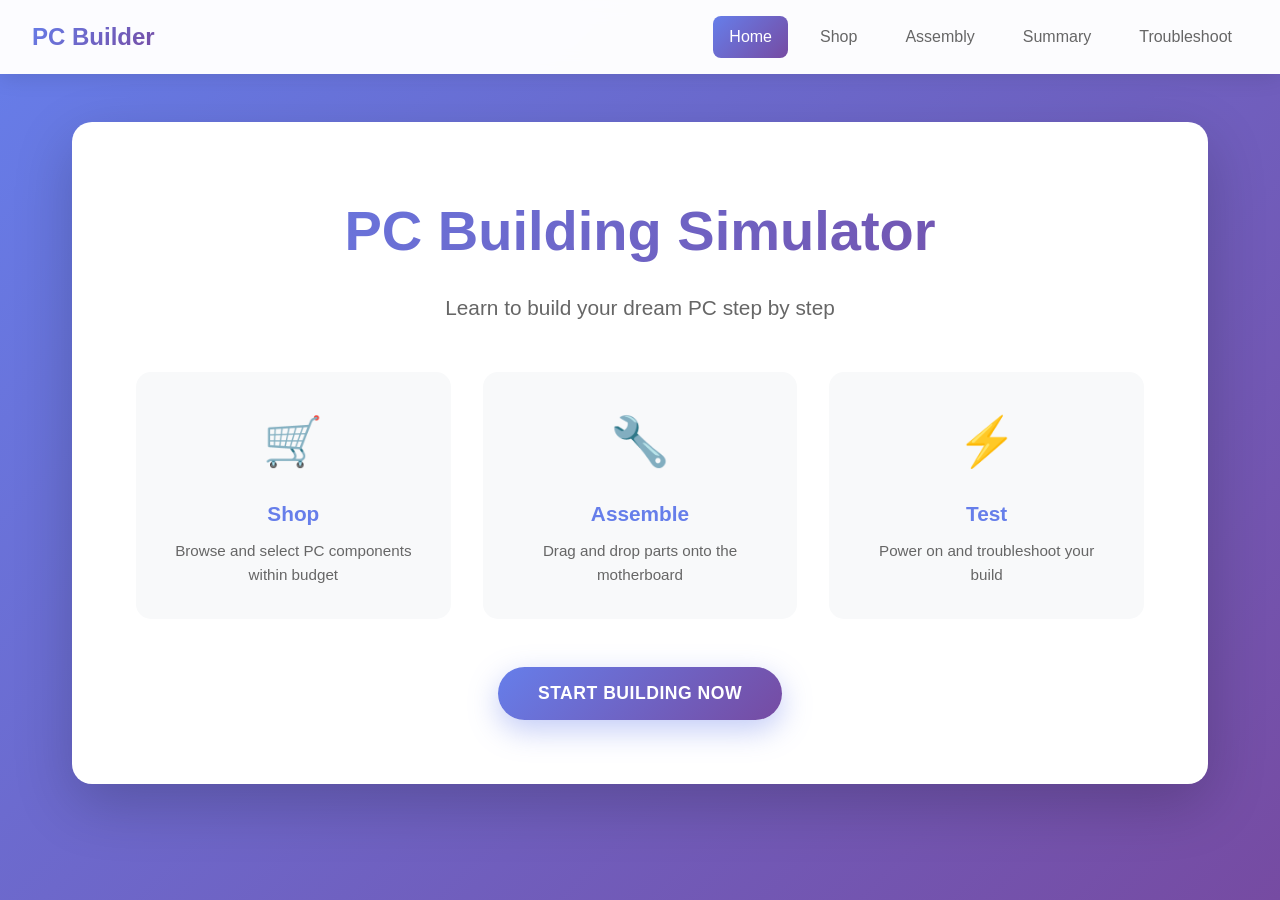
==== index.html @ e1f5ce54 "Add files via upload" ====
<!DOCTYPE html>
<html lang="en">
<head>
    <meta charset="UTF-8">
    <meta name="viewport" content="width=device-width, initial-scale=1.0">
    <title>PC Building Simulator</title>
    <link rel="stylesheet" href="style.css">
</head>
<body>
    <nav>
        <div class="nav-container">
            <div class="nav-brand">PC Builder</div>
            <div class="nav-links">
                <a href="index.html" class="active">Home</a>
                <a href="shop.html">Shop</a>
                <a href="assembly.html">Assembly</a>
                <a href="build-summary.html">Summary</a>
                <a href="troubleshooting.html">Troubleshoot</a>
            </div>
        </div>
    </nav>
    
    <div class="hero-section">
        <div class="hero-content">
            <h1 class="hero-title">PC Building Simulator</h1>
            <p class="hero-subtitle">Learn to build your dream PC step by step</p>
            <div class="hero-features">
                <div class="feature-card">
                    <div class="feature-icon">🛒</div>
                    <h3>Shop</h3>
                    <p>Browse and select PC components within budget</p>
                </div>
                <div class="feature-card">
                    <div class="feature-icon">🔧</div>
                    <h3>Assemble</h3>
                    <p>Drag and drop parts onto the motherboard</p>
                </div>
                <div class="feature-card">
                    <div class="feature-icon">⚡</div>
                    <h3>Test</h3>
                    <p>Power on and troubleshoot your build</p>
                </div>
            </div>
            <button id="start-btn" class="cta-button">Start Building Now</button>
        </div>
    </div>

    <script src="script.js"></script>
</body>
</html>
---- style.css ----
/* Reset and Base Styles */
* {
    margin: 0;
    padding: 0;
    box-sizing: border-box;
}

body {
    font-family: 'Segoe UI', Tahoma, Geneva, Verdana, sans-serif;
    background: linear-gradient(135deg, #667eea 0%, #764ba2 100%);
    min-height: 100vh;
    color: #333;
    line-height: 1.6;
}

/* Navigation */
nav {
    background: rgba(255, 255, 255, 0.98);
    backdrop-filter: blur(10px);
    box-shadow: 0 4px 20px rgba(0, 0, 0, 0.1);
    position: sticky;
    top: 0;
    z-index: 1000;
}

.nav-container {
    max-width: 1400px;
    margin: 0 auto;
    padding: 1rem 2rem;
    display: flex;
    justify-content: space-between;
    align-items: center;
}

.nav-brand {
    font-size: 1.5rem;
    font-weight: 700;
    background: linear-gradient(135deg, #667eea 0%, #764ba2 100%);
    -webkit-background-clip: text;
    -webkit-text-fill-color: transparent;
    background-clip: text;
}

.nav-links {
    display: flex;
    gap: 1rem;
}

.nav-links a {
    text-decoration: none;
    color: #666;
    padding: 0.5rem 1rem;
    border-radius: 8px;
    transition: all 0.3s ease;
    font-weight: 500;
}

.nav-links a:hover {
    background: #f0f0f0;
    color: #333;
}

.nav-links a.active {
    background: linear-gradient(135deg, #667eea 0%, #764ba2 100%);
    color: white;
}

/* Main Container */
.main-container {
    max-width: 1400px;
    margin: 2rem auto;
    padding: 0 2rem;
}

.page-header {
    text-align: center;
    margin-bottom: 2rem;
    color: white;
}

.page-header h1 {
    font-size: 2.5rem;
    margin-bottom: 0.5rem;
    text-shadow: 2px 2px 4px rgba(0, 0, 0, 0.2);
}

.page-header p {
    font-size: 1.1rem;
    opacity: 0.95;
}

/* Hero Section (Index Page) */
.hero-section {
    max-width: 1200px;
    margin: 3rem auto;
    padding: 0 2rem;
}

.hero-content {
    background: white;
    border-radius: 20px;
    padding: 4rem;
    box-shadow: 0 20px 60px rgba(0, 0, 0, 0.2);
    text-align: center;
}

.hero-title {
    font-size: 3.5rem;
    background: linear-gradient(135deg, #667eea 0%, #764ba2 100%);
    -webkit-background-clip: text;
    -webkit-text-fill-color: transparent;
    background-clip: text;
    margin-bottom: 1rem;
}

.hero-subtitle {
    font-size: 1.3rem;
    color: #666;
    margin-bottom: 3rem;
}

.hero-features {
    display: grid;
    grid-template-columns: repeat(auto-fit, minmax(250px, 1fr));
    gap: 2rem;
    margin-bottom: 3rem;
}

.feature-card {
    padding: 2rem;
    background: #f8f9fa;
    border-radius: 15px;
    transition: transform 0.3s ease;
}

.feature-card:hover {
    transform: translateY(-5px);
}

.feature-icon {
    font-size: 3rem;
    margin-bottom: 1rem;
}

.feature-card h3 {
    color: #667eea;
    margin-bottom: 0.5rem;
    font-size: 1.3rem;
}

.feature-card p {
    color: #666;
    font-size: 0.95rem;
}

/* Buttons */
.cta-button, .btn-primary, .btn-secondary, .btn-power {
    padding: 1rem 2.5rem;
    border: none;
    border-radius: 50px;
    font-size: 1.1rem;
    font-weight: 600;
    cursor: pointer;
    transition: all 0.3s ease;
    text-transform: uppercase;
    letter-spacing: 0.5px;
}

.cta-button, .btn-primary {
    background: linear-gradient(135deg, #667eea 0%, #764ba2 100%);
    color: white;
    box-shadow: 0 10px 30px rgba(102, 126, 234, 0.4);
}

.cta-button:hover, .btn-primary:hover {
    transform: translateY(-3px);
    box-shadow: 0 15px 40px rgba(102, 126, 234, 0.6);
}

.btn-primary:disabled {
    background: #ccc;
    cursor: not-allowed;
    box-shadow: none;
}

.btn-secondary {
    background: white;
    color: #667eea;
    border: 2px solid #667eea;
}

.btn-secondary:hover {
    background: #667eea;
    color: white;
}

.btn-power {
    background: linear-gradient(135deg, #f093fb 0%, #f5576c 100%);
    color: white;
    box-shadow: 0 10px 30px rgba(245, 87, 108, 0.4);
    font-size: 1.3rem;
    padding: 1.2rem 3rem;
}

.btn-power:hover {
    transform: translateY(-3px);
    box-shadow: 0 15px 40px rgba(245, 87, 108, 0.6);
}

.power-icon {
    margin-right: 0.5rem;
    font-size: 1.5rem;
}

/* Action Bar */
.action-bar {
    display: flex;
    justify-content: center;
    gap: 1rem;
    margin-top: 2rem;
}

/* Shop Page */
.budget-display {
    background: white;
    padding: 1.5rem;
    border-radius: 15px;
    margin-bottom: 2rem;
    box-shadow: 0 8px 25px rgba(0, 0, 0, 0.1);
    position: relative;
}

.add-money-btn {
    position: absolute;
    top: 1rem;
    right: 1rem;
    padding: 0.6rem 1.2rem;
    background: linear-gradient(135deg, #43e97b 0%, #38f9d7 100%);
    color: white;
    border: none;
    border-radius: 25px;
    cursor: pointer;
    font-weight: 600;
    font-size: 0.9rem;
    transition: all 0.3s ease;
    box-shadow: 0 4px 15px rgba(67, 233, 123, 0.3);
}

.add-money-btn:hover {
    transform: translateY(-2px);
    box-shadow: 0 6px 20px rgba(67, 233, 123, 0.5);
}

.budget-info {
    display: flex;
    justify-content: space-between;
    align-items: center;
    margin-bottom: 1rem;
    font-size: 1.2rem;
    font-weight: 600;
}

.budget-amount {
    color: #667eea;
    font-size: 1.5rem;
}

.budget-bar {
    height: 30px;
    background: #e9ecef;
    border-radius: 15px;
    overflow: hidden;
    margin-bottom: 0.5rem;
}

.budget-fill {
    height: 100%;
    background: linear-gradient(90deg, #667eea 0%, #764ba2 100%);
    transition: width 0.5s ease;
    border-radius: 15px;
}

.budget-limit {
    text-align: right;
    color: #666;
    font-size: 0.9rem;
}

.parts-grid {
    display: grid;
    grid-template-columns: repeat(auto-fill, minmax(280px, 1fr));
    gap: 1.5rem;
    margin-bottom: 2rem;
}

.part-item {
    background: white;
    border-radius: 15px;
    padding: 1.5rem;
    box-shadow: 0 5px 20px rgba(0, 0, 0, 0.1);
    cursor: pointer;
    transition: all 0.3s ease;
    border: 3px solid transparent;
    display: flex;
    flex-direction: column;
    align-items: center;
    text-align: center;
}

.part-item:hover {
    transform: translateY(-5px);
    box-shadow: 0 10px 30px rgba(0, 0, 0, 0.15);
}

.part-item.selected {
    border-color: #667eea;
    background: linear-gradient(135deg, rgba(102, 126, 234, 0.05) 0%, rgba(118, 75, 162, 0.05) 100%);
}

.component-visual {
    width: 120px;
    height: 120px;
    border-radius: 10px;
    display: flex;
    align-items: center;
    justify-content: center;
    font-size: 1.2rem;
    font-weight: 700;
    color: white;
    margin-bottom: 1rem;
    box-shadow: 0 5px 15px rgba(0, 0, 0, 0.2);
}

.cpu-visual { background: linear-gradient(135deg, #f093fb 0%, #f5576c 100%); }
.ram-visual { background: linear-gradient(135deg, #4facfe 0%, #00f2fe 100%); }
.gpu-visual { background: linear-gradient(135deg, #43e97b 0%, #38f9d7 100%); }
.storage-visual { background: linear-gradient(135deg, #fa709a 0%, #fee140 100%); }
.psu-visual { background: linear-gradient(135deg, #30cfd0 0%, #330867 100%); }

.part-item h3 {
    font-size: 1.3rem;
    margin-bottom: 0.5rem;
    color: #333;
}

.part-item p {
    color: #666;
    margin-bottom: 0.3rem;
    font-size: 0.95rem;
}

.part-item .price {
    font-size: 1.2rem;
    font-weight: 700;
    color: #667eea;
    margin-top: 0.5rem;
}

/* Assembly Page */
.assembly-workspace {
    display: grid;
    grid-template-columns: 280px 1fr;
    gap: 2rem;
    margin-bottom: 2rem;
}

.parts-sidebar {
    background: white;
    border-radius: 15px;
    padding: 1.5rem;
    box-shadow: 0 8px 25px rgba(0, 0, 0, 0.1);
}

.parts-sidebar h2 {
    color: #667eea;
    margin-bottom: 1rem;
    font-size: 1.3rem;
}

.parts-container {
    display: flex;
    flex-direction: column;
    gap: 1rem;
}

.part {
    padding: 1rem;
    border-radius: 10px;
    cursor: grab;
    transition: all 0.3s ease;
    display: flex;
    align-items: center;
    gap: 1rem;
    box-shadow: 0 3px 10px rgba(0, 0, 0, 0.1);
    border: 2px solid transparent;
}

.part:hover {
    transform: translateX(5px);
    border-color: #667eea;
}

.part:active {
    cursor: grabbing;
}

.part.dragging {
    opacity: 0.5;
}

.part[data-part="cpu"] { background: linear-gradient(135deg, #f093fb 0%, #f5576c 100%); color: white; }
.part[data-part="ram"] { background: linear-gradient(135deg, #4facfe 0%, #00f2fe 100%); color: white; }
.part[data-part="gpu"] { background: linear-gradient(135deg, #43e97b 0%, #38f9d7 100%); color: white; }
.part[data-part="storage"] { background: linear-gradient(135deg, #fa709a 0%, #fee140 100%); color: white; }
.part[data-part="psu"] { background: linear-gradient(135deg, #30cfd0 0%, #330867 100%); color: white; }

.motherboard-area {
    background: white;
    border-radius: 15px;
    padding: 2rem;
    box-shadow: 0 8px 25px rgba(0, 0, 0, 0.1);
}

.motherboard {
    background: linear-gradient(135deg, #1e3c72 0%, #2a5298 100%);
    border-radius: 15px;
    height: 500px;
    position: relative;
    box-shadow: inset 0 5px 20px rgba(0, 0, 0, 0.3);
    padding: 1rem;
}

.mb-label {
    color: white;
    font-size: 1.2rem;
    font-weight: 700;
    text-shadow: 2px 2px 4px rgba(0, 0, 0, 0.5);
}

.drop-zone {
    position: absolute;
    background: rgba(255, 255, 255, 0.1);
    border: 3px dashed rgba(255, 255, 255, 0.4);
    border-radius: 10px;
    display: flex;
    flex-direction: column;
    align-items: center;
    justify-content: center;
    transition: all 0.3s ease;
    backdrop-filter: blur(5px);
}

.drop-zone:hover {
    background: rgba(255, 255, 255, 0.2);
    border-color: rgba(255, 255, 255, 0.7);
}

.drop-zone.drag-over {
    background: rgba(102, 126, 234, 0.4);
    border-color: #667eea;
    border-style: solid;
    transform: scale(1.05);
}

.drop-zone.filled {
    background: rgba(76, 175, 80, 0.3);
    border-color: #4CAF50;
    border-style: solid;
}

.slot-label {
    color: white;
    font-size: 0.85rem;
    font-weight: 600;
    text-shadow: 1px 1px 2px rgba(0, 0, 0, 0.5);
    margin-bottom: 0.3rem;
}

.slot-icon {
    font-size: 1.5rem;
    opacity: 0.7;
}

/* Drop Zone Positions */
#cpu-slot {
    top: 100px;
    left: 80px;
    width: 120px;
    height: 120px;
}

#ram-slot {
    top: 80px;
    right: 100px;
    width: 90px;
    height: 150px;
}

#gpu-slot {
    bottom: 120px;
    left: 60px;
    width: 220px;
    height: 90px;
}

#storage-slot {
    bottom: 120px;
    right: 100px;
    width: 110px;
    height: 70px;
}

#psu-slot {
    bottom: 30px;
    left: 50%;
    transform: translateX(-50%);
    width: 140px;
    height: 60px;
}

.placed-part {
    width: 100%;
    height: 100%;
    display: flex;
    align-items: center;
    justify-content: center;
    border-radius: 8px;
    color: white;
    font-weight: 700;
    font-size: 0.9rem;
    text-align: center;
    padding: 0.5rem;
    box-shadow: 0 5px 15px rgba(0, 0, 0, 0.3);
}

/* Progress Indicator */
.progress-indicator {
    margin-top: 2rem;
}

.progress-bar {
    height: 40px;
    background: #e9ecef;
    border-radius: 20px;
    overflow: hidden;
    box-shadow: inset 0 2px 5px rgba(0, 0, 0, 0.1);
}

.progress-fill {
    height: 100%;
    background: linear-gradient(90deg, #667eea 0%, #764ba2 100%);
    transition: width 0.5s ease;
    display: flex;
    align-items: center;
    justify-content: center;
    color: white;
    font-weight: 700;
    font-size: 1.1rem;
}

.progress-text {
    text-align: center;
    margin-top: 0.5rem;
    color: #666;
    font-weight: 600;
}

/* Build Summary Page */
.summary-grid {
    display: grid;
    grid-template-columns: repeat(auto-fit, minmax(400px, 1fr));
    gap: 2rem;
    margin-bottom: 2rem;
}

.summary-card {
    background: white;
    border-radius: 15px;
    padding: 2rem;
    box-shadow: 0 8px 25px rgba(0, 0, 0, 0.1);
}

.summary-card h2 {
    color: #667eea;
    margin-bottom: 1.5rem;
    font-size: 1.5rem;
    border-bottom: 3px solid #667eea;
    padding-bottom: 0.5rem;
}

.component-list {
    display: flex;
    flex-direction: column;
    gap: 1rem;
}

.component-item {
    display: flex;
    align-items: center;
    gap: 1rem;
    padding: 1rem;
    background: #f8f9fa;
    border-radius: 10px;
    border-left: 4px solid #667eea;
}

.component-icon {
    width: 50px;
    height: 50px;
    border-radius: 8px;
    display: flex;
    align-items: center;
    justify-content: center;
    color: white;
    font-weight: 700;
    font-size: 0.9rem;
}

.component-details h3 {
    font-size: 1.1rem;
    color: #333;
    margin-bottom: 0.2rem;
}

.component-details p {
    color: #666;
    font-size: 0.9rem;
}

.compatibility-status {
    padding: 1.5rem;
    border-radius: 10px;
    font-size: 1.1rem;
    line-height: 1.8;
}

.compatibility-status.success {
    background: linear-gradient(135deg, rgba(76, 175, 80, 0.2) 0%, rgba(67, 160, 71, 0.2) 100%);
    border: 3px solid #4CAF50;
    color: #1b5e20;
    font-weight: 600;
}

.compatibility-status.warning {
    background: linear-gradient(135deg, rgba(255, 152, 0, 0.2) 0%, rgba(251, 140, 0, 0.2) 100%);
    border: 3px solid #ff9800;
    color: #e65100;
    font-weight: 600;
}

.compatibility-status.error {
    background: linear-gradient(135deg, rgba(244, 67, 54, 0.2) 0%, rgba(229, 57, 53, 0.2) 100%);
    border: 3px solid #f44336;
    color: #b71c1c;
    font-weight: 600;
}

.compatibility-status strong {
    display: block;
    font-size: 1.3rem;
    margin-bottom: 0.5rem;
}

.compatibility-status ul {
    margin-top: 1rem;
    padding-left: 1.5rem;
}

.power-section {
    text-align: center;
    margin: 2rem 0;
}

.power-result {
    margin-top: 2rem;
    padding: 2rem;
    border-radius: 15px;
    font-size: 1.2rem;
    animation: fadeIn 0.5s ease;
}

@keyframes fadeIn {
    from { opacity: 0; transform: translateY(-10px); }
    to { opacity: 1; transform: translateY(0); }
}

.power-result.success {
    background: linear-gradient(135deg, rgba(76, 175, 80, 0.25) 0%, rgba(67, 160, 71, 0.25) 100%);
    border: 3px solid #4CAF50;
    color: #1b5e20;
    font-weight: 600;
}

.power-result.error {
    background: linear-gradient(135deg, rgba(244, 67, 54, 0.25) 0%, rgba(229, 57, 53, 0.25) 100%);
    border: 3px solid #f44336;
    color: #b71c1c;
    font-weight: 600;
}

.boot-animation {
    font-size: 3rem;
    margin-bottom: 1rem;
    animation: pulse 1s infinite;
}

@keyframes pulse {
    0%, 100% { transform: scale(1); }
    50% { transform: scale(1.1); }
}

/* Troubleshooting Page */
.scenarios-container {
    margin-bottom: 2rem;
}

.scenario {
    display: none;
    background: white;
    border-radius: 15px;
    padding: 2rem;
    box-shadow: 0 8px 25px rgba(0, 0, 0, 0.1);
    animation: slideIn 0.5s ease;
}

.scenario.active {
    display: block;
}

@keyframes slideIn {
    from { opacity: 0; transform: translateX(-20px); }
    to { opacity: 1; transform: translateX(0); }
}

.scenario-header {
    margin-bottom: 2rem;
    padding-bottom: 1.5rem;
    border-bottom: 3px solid #667eea;
}

.scenario-header h2 {
    color: #333;
    font-size: 1.8rem;
    margin-bottom: 0.5rem;
}

.scenario-header p {
    color: #666;
    font-size: 1.1rem;
}

.scenario-content h3 {
    color: #667eea;
    font-size: 1.3rem;
    margin-bottom: 1.5rem;
}

.options-grid {
    display: grid;
    grid-template-columns: repeat(auto-fit, minmax(200px, 1fr));
    gap: 1rem;
}

.option-btn {
    background: white;
    border: 3px solid #e9ecef;
    border-radius: 15px;
    padding: 1.5rem;
    cursor: pointer;
    transition: all 0.3s ease;
    display: flex;
    flex-direction: column;
    align-items: center;
    gap: 0.5rem;
    font-size: 1rem;
    font-weight: 600;
    color: #333;
}

.option-btn:hover {
    border-color: #667eea;
    background: linear-gradient(135deg, rgba(102, 126, 234, 0.05) 0%, rgba(118, 75, 162, 0.05) 100%);
    transform: translateY(-5px);
    box-shadow: 0 10px 25px rgba(0, 0, 0, 0.1);
}

.option-btn.correct {
    border-color: #4CAF50;
    background: linear-gradient(135deg, rgba(76, 175, 80, 0.1) 0%, rgba(67, 160, 71, 0.1) 100%);
}

.option-btn.incorrect {
    border-color: #f44336;
    background: linear-gradient(135deg, rgba(244, 67, 54, 0.1) 0%, rgba(229, 57, 53, 0.1) 100%);
}

.option-icon {
    font-size: 2.5rem;
}

.scenario-progress {
    background: white;
    padding: 1.5rem;
    border-radius: 15px;
    margin: 2rem 0;
    box-shadow: 0 8px 25px rgba(0, 0, 0, 0.1);
    text-align: center;
}

.scenario-progress > span {
    display: block;
    margin-bottom: 1rem;
    font-weight: 600;
    font-size: 1.1rem;
    color: #667eea;
}

.feedback-box {
    margin: 2rem 0;
    padding: 1.5rem;
    border-radius: 15px;
    font-size: 1.1rem;
    font-weight: 600;
    text-align: center;
    animation: fadeIn 0.5s ease;
}

.feedback-box.success {
    background: linear-gradient(135deg, rgba(76, 175, 80, 0.25) 0%, rgba(67, 160, 71, 0.25) 100%);
    border: 3px solid #4CAF50;
    color: #1b5e20;
}

.feedback-box.error {
    background: linear-gradient(135deg, rgba(244, 67, 54, 0.25) 0%, rgba(229, 57, 53, 0.25) 100%);
    border: 3px solid #f44336;
    color: #b71c1c;
}

/* Responsive Design */
@media (max-width: 768px) {
    .nav-container {
        flex-direction: column;
        gap: 1rem;
    }
    
    .nav-links {
        flex-wrap: wrap;
        justify-content: center;
    }
    
    .hero-content {
        padding: 2rem;
    }
    
    .hero-title {
        font-size: 2rem;
    }
    
    .assembly-workspace {
        grid-template-columns: 1fr;
    }
    
    .parts-sidebar {
        max-width: 100%;
    }
    
    .motherboard {
        height: 400px;
    }
    
    .summary-grid {
        grid-template-columns: 1fr;
    }
    
    .options-grid {
        grid-template-columns: 1fr;
    }
}
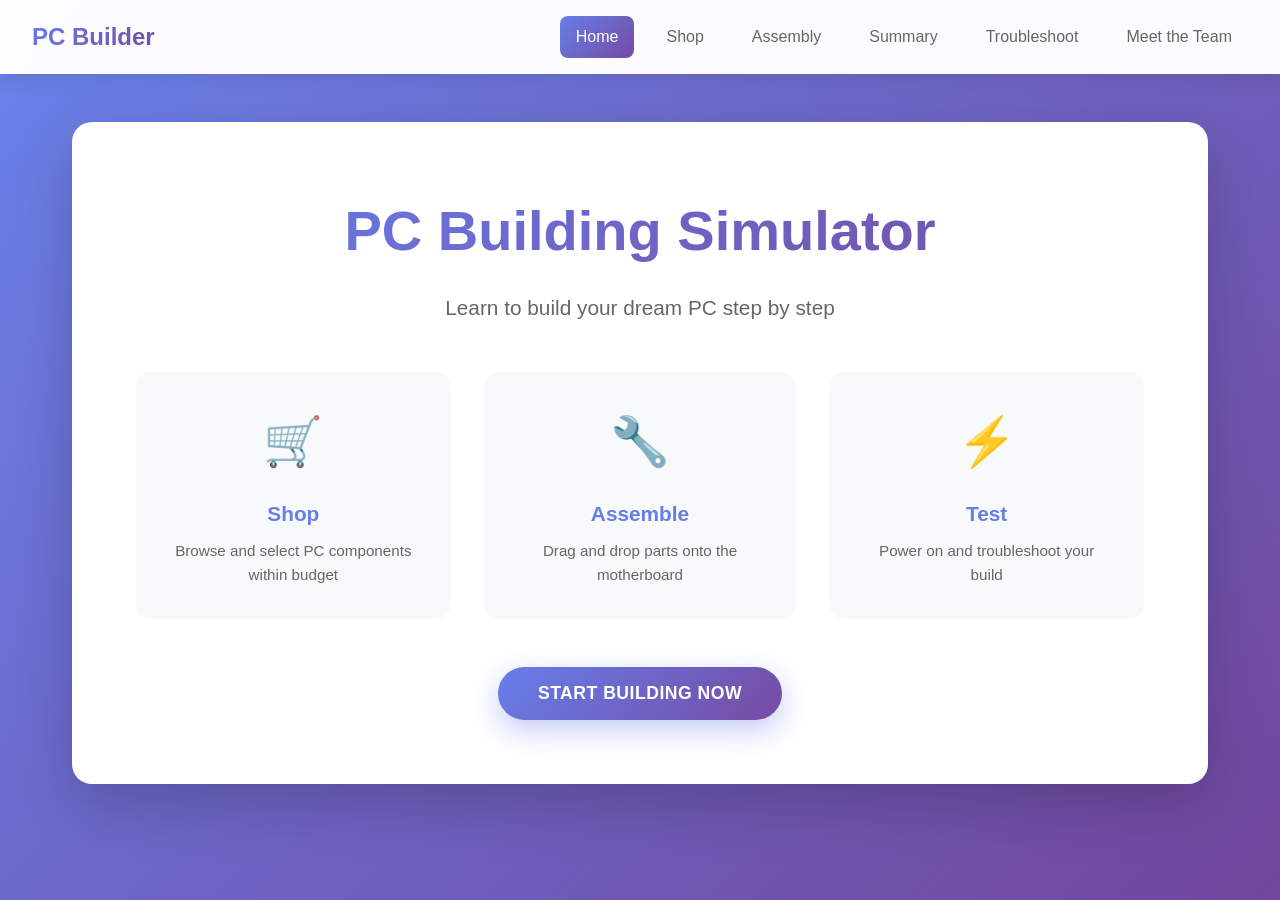
==== commit 5da32574: "Add files via upload" ====
--- a/index.html
+++ b/index.html
@@ -16,6 +16,7 @@
                 <a href="assembly.html">Assembly</a>
                 <a href="build-summary.html">Summary</a>
                 <a href="troubleshooting.html">Troubleshoot</a>
+                <a href="team.html">Meet the Team</a>
             </div>
         </div>
     </nav>
--- a/style.css
+++ b/style.css
@@ -5,9 +5,24 @@
     box-sizing: border-box;
 }
 
+/* Add to style.css */
+body.pen-drawing {
+    cursor: crosshair !important;
+}
+
+.cable-line.temp {
+    stroke-dasharray: none !important;
+    animation: none !important;
+}
+
+.port.highlight-target {
+    box-shadow: 0 0 15px rgba(76, 175, 80, 0.8) !important;
+    transform: scale(1.3) !important;
+}
+
 body {
     font-family: 'Segoe UI', Tahoma, Geneva, Verdana, sans-serif;
-    background: linear-gradient(135deg, #667eea 0%, #764ba2 100%);
+    background: linear-gradient(135deg, #6a82eb 0%, #71469c 100%);
     min-height: 100vh;
     color: #333;
     line-height: 1.6;
@@ -72,6 +87,12 @@
     padding: 0 2rem;
 }
 
+.end-container {
+    max-width: 1400px;
+    margin: 2rem auto;
+    padding: 0 2rem;
+}
+
 .page-header {
     text-align: center;
     margin-bottom: 2rem;
@@ -231,7 +252,7 @@
 }
 
 .add-money-btn {
-    position: absolute;
+    position: top;
     top: 1rem;
     right: 1rem;
     padding: 0.6rem 1.2rem;
@@ -251,8 +272,29 @@
     box-shadow: 0 6px 20px rgba(67, 233, 123, 0.5);
 }
 
+.min-money-btn {
+    position: bottom;
+    top: 1rem;
+    right: 1rem;
+    padding: 0.6rem 1.2rem;
+    background: linear-gradient(135deg, #e94362 0%, #f9385b 100%);
+    color: white;
+    border: none;
+    border-radius: 25px;
+    cursor: pointer;
+    font-weight: 600;
+    font-size: 0.9rem;
+    transition: all 0.3s ease;
+    box-shadow: 0 4px 15px rgba(67, 233, 123, 0.3);
+}
+
+.min-money-btn:hover {
+    transform: translateY(-2px);
+    box-shadow: 0 6px 20px rgba(233, 67, 125, 0.5);
+}
+
 .budget-info {
-    display: flex;
+    display: left;
     justify-content: space-between;
     align-items: center;
     margin-bottom: 1rem;
@@ -314,7 +356,7 @@
 
 .part-item.selected {
     border-color: #667eea;
-    background: linear-gradient(135deg, rgba(102, 126, 234, 0.05) 0%, rgba(118, 75, 162, 0.05) 100%);
+    background: linear-gradient(135deg, rgba(195, 206, 255, 0.05) 0%, rgba(154, 117, 191, 0.05) 100%);
 }
 
 .component-visual {
@@ -340,11 +382,11 @@
 .part-item h3 {
     font-size: 1.3rem;
     margin-bottom: 0.5rem;
-    color: #333;
+    color: #484848;
 }
 
 .part-item p {
-    color: #666;
+    color: #8c8c8c;
     margin-bottom: 0.3rem;
     font-size: 0.95rem;
 }
@@ -352,73 +394,401 @@
 .part-item .price {
     font-size: 1.2rem;
     font-weight: 700;
-    color: #667eea;
+    color: #96a9ff;
     margin-top: 0.5rem;
 }
 
-/* Assembly Page */
+/* Assembly Page*/
 .assembly-workspace {
     display: grid;
-    grid-template-columns: 280px 1fr;
+    grid-template-columns: 300px 1fr;
     gap: 2rem;
     margin-bottom: 2rem;
 }
 
-.parts-sidebar {
+/* Tool Palette*/
+.tool-palette {
     background: white;
     border-radius: 15px;
     padding: 1.5rem;
     box-shadow: 0 8px 25px rgba(0, 0, 0, 0.1);
-}
-
-.parts-sidebar h2 {
+    max-height: 700px;
+    overflow-y: auto;
+}
+
+.tool-palette h2 {
     color: #667eea;
     margin-bottom: 1rem;
     font-size: 1.3rem;
-}
-
-.parts-container {
+    padding-bottom: 0.5rem;
+    border-bottom: 2px solid #e9ecef;
+}
+
+.tools-container {
     display: flex;
     flex-direction: column;
     gap: 1rem;
 }
 
-.part {
-    padding: 1rem;
-    border-radius: 10px;
-    cursor: grab;
+.tool-category {
+    margin-bottom: 1.5rem;
+}
+
+.tool-category h3 {
+    color: #666;
+    font-size: 1rem;
+    margin-bottom: 0.8rem;
+    text-transform: uppercase;
+    letter-spacing: 0.5px;
+}
+
+.cable-tools {
+    display: flex;
+    flex-wrap: wrap;
+    gap: 0.8rem;
+}
+
+/* Cable tool styles */
+.cable-tool {
+    padding: 0.8rem;
+    border-radius: 8px;
+    background: #f8f9fa;
+    border: 2px solid #e9ecef;
+    cursor: pointer;
     transition: all 0.3s ease;
-    display: flex;
-    align-items: center;
-    gap: 1rem;
-    box-shadow: 0 3px 10px rgba(0, 0, 0, 0.1);
-    border: 2px solid transparent;
-}
-
-.part:hover {
+    font-size: 0.9rem;
+    display: flex;
+    align-items: center;
+    gap: 0.5rem;
+    min-width: 120px;
+    position: relative;
+    overflow: hidden;
+}
+
+.cable-tool::before {
+    content: '';
+    position: absolute;
+    top: 0;
+    left: 0;
+    right: 0;
+    height: 3px;
+    background: #667eea;
+    transform: scaleX(0);
+    transition: transform 0.3s ease;
+}
+
+.cable-tool:hover {
+    border-color: #667eea;
+    transform: translateX(3px);
+    box-shadow: 0 3px 10px rgba(102, 126, 234, 0.2);
+}
+
+.cable-tool:hover::before {
+    transform: scaleX(1);
+}
+
+.cable-tool.selected {
+    border-color: #667eea;
+    background: white;
     transform: translateX(5px);
-    border-color: #667eea;
-}
-
-.part:active {
+    box-shadow: 0 5px 15px rgba(102, 126, 234, 0.3);
+}
+
+.cable-tool.selected::before {
+    transform: scaleX(1);
+}
+
+.cable-tool .cable-icon {
+    font-size: 1.2rem;
+    width: 24px;
+    height: 24px;
+    display: flex;
+    align-items: center;
+    justify-content: center;
+    border-radius: 4px;
+    color: white;
+}
+
+.cable-tool .cable-type {
+    font-size: 0.75rem;
+    color: #666;
+    margin-top: 0.2rem;
+}
+
+/* Cable colors */
+.cable-tool[data-tool="atx24"] .cable-icon { background: linear-gradient(135deg, #ff9800 0%, #ff5722 100%); }
+.cable-tool[data-tool="eps8"] .cable-icon { background: linear-gradient(135deg, #2196F3 0%, #1976D2 100%); }
+.cable-tool[data-tool="pcie8"] .cable-icon { background: linear-gradient(135deg, #4CAF50 0%, #2E7D32 100%); }
+.cable-tool[data-tool="sata"] .cable-icon { background: linear-gradient(135deg, #9C27B0 0%, #7B1FA2 100%); }
+
+.cable-tool:active {
     cursor: grabbing;
 }
 
-.part.dragging {
+.cable-tool.dragging {
     opacity: 0.5;
 }
 
-.part[data-part="cpu"] { background: linear-gradient(135deg, #f093fb 0%, #f5576c 100%); color: white; }
-.part[data-part="ram"] { background: linear-gradient(135deg, #4facfe 0%, #00f2fe 100%); color: white; }
-.part[data-part="gpu"] { background: linear-gradient(135deg, #43e97b 0%, #38f9d7 100%); color: white; }
-.part[data-part="storage"] { background: linear-gradient(135deg, #fa709a 0%, #fee140 100%); color: white; }
-.part[data-part="psu"] { background: linear-gradient(135deg, #30cfd0 0%, #330867 100%); color: white; }
-
+.cable-tool .cable-instruction {
+    font-size: 0.7rem;
+    color: #666;
+    font-style: italic;
+    margin-top: 0.3rem;
+}
+
+/* Ports - Simple dots with labels */
+.port {
+    position: absolute;
+    width: 14px;
+    height: 14px;
+    background: #555;
+    border-radius: 50%;
+    border: 2px solid #333;
+    cursor: pointer;
+    z-index: 5;
+    transition: all 0.2s ease;
+    box-shadow: 0 2px 4px rgba(0,0,0,0.3);
+}
+
+.port:hover {
+    background: #667eea;
+    transform: scale(1.2);
+    box-shadow: 0 0 8px rgba(102, 126, 234, 0.8);
+}
+
+.port.connected {
+    background: #4CAF50;
+    border-color: #2E7D32;
+}
+
+.port-label {
+    position: absolute;
+    font-size: 0.65rem;
+    font-weight: 600;
+    color: white;
+    background: rgba(0,0,0,0.8);
+    padding: 2px 6px;
+    border-radius: 4px;
+    white-space: nowrap;
+    pointer-events: none;
+    z-index: 6;
+    min-width: 60px;
+    text-align: center;
+}
+
+/* Realistic cable styles */
+.cable-line {
+    stroke-linecap: round;
+    fill: none;
+    pointer-events: none;
+}
+
+.cable-line.temp {
+    stroke-dasharray: 5,3;
+    stroke-width: 3;
+    animation: cablePulse 1s infinite;
+}
+
+.cable-line.permanent {
+    stroke-width: 4;
+}
+
+@keyframes cablePulse {
+    0%, 100% { stroke-dashoffset: 0; opacity: 0.8; }
+    50% { stroke-dashoffset: 8; opacity: 1; }
+}
+
+/* Cable layer with effects */
+.cable-layer {
+    position: absolute;
+    top: 0;
+    left: 0;
+    width: 100%;
+    height: 100%;
+    pointer-events: none;
+    z-index: 2;
+}
+
+/* Cable shadow and glow effects */
+.cable-shadow {
+    stroke: rgba(0,0,0,0.3);
+    stroke-width: 6;
+    stroke-linecap: round;
+}
+
+/* Drop zone ports position adjustments */
+#cpu-slot .port[data-port="cpu_power"] {
+    top: -20px !important;
+    left: 50% !important;
+    transform: translateX(-50%) !important;
+}
+
+#gpu-slot .port[data-port="gpu_power"] {
+    top: -20px !important;
+    left: 50% !important;
+    transform: translateX(-50%) !important;
+}
+
+#storage-slot .port[data-port="storage_power"] {
+    top: -20px !important;
+    left: -20px !important;
+    transform: none !important;
+}
+
+
+/* Motherboard ports */
+.motherboard .port[data-port="mb_atx24"] {
+    top: 20px !important;
+    right: 20px !important;
+    left: auto !important;
+    transform: none !important;
+}
+
+/* PSU Drop Zone - Position at bottom of motherboard */
+#psu-slot {
+    bottom: 10px;
+    left: 50%;
+    transform: translateX(-50%);
+    width: 140px;
+    height: 60px;
+    display: flex;
+    align-items: center;
+    justify-content: center;
+}
+
+/* PSU container for the visual */
+.psu-visual-container {
+    width: 100%;
+    height: 100%;
+    position: relative;
+    display: flex;
+    align-items: center;
+    justify-content: center;
+}
+
+/* PSU Ports - Position on all four sides */
+#psu-slot .port {
+    position: absolute;
+    width: 12px;
+    height: 12px;
+    border-radius: 50%;
+    background: #666;
+    border: 2px solid #444;
+    z-index: 5;
+}
+
+#psu-slot .port:hover {
+    background: #667eea;
+    transform: scale(1.2);
+}
+
+#psu-slot .port.connected {
+    background: #4CAF50;
+    border-color: #2E7D32;
+}
+
+/* Position specific PSU ports on different sides */
+#psu-slot .port[data-port="psu_atx24"] {
+    top: 50%;
+    left: -20px;
+    transform: translateY(-50%);
+}
+
+#psu-slot .port[data-port="psu_cpu8"] {
+    top: -20px;
+    left: 25%;
+    transform: translateX(-50%);
+}
+
+#psu-slot .port[data-port="psu_pcie8"] {
+    top: -20px;
+    left: 75%;
+    transform: translateX(-50%);
+}
+
+#psu-slot .port[data-port="psu_sata"] {
+    top: 50%;
+    right: -20px;
+    transform: translateY(-50%);
+}
+
+#psu-slot .port-label {
+    position: absolute;
+    font-size: 0.6rem;
+    font-weight: 600;
+    color: white;
+    background: rgba(0, 0, 0, 0.8);
+    padding: 2px 6px;
+    border-radius: 4px;
+    white-space: nowrap;
+    pointer-events: none;
+    z-index: 6;
+    min-width: 60px;
+    text-align: center;
+}
+
+/* Position labels for each port */
+#psu-slot .port[data-port="psu_atx24"] .port-label {
+    top: 50%;
+    left: -70px;
+    transform: translateY(-50%);
+    text-align: right;
+}
+
+#psu-slot .port[data-port="psu_cpu8"] .port-label {
+    top: -35px;
+    left: 50%;
+    transform: translateX(-50%);
+}
+
+#psu-slot .port[data-port="psu_pcie8"] .port-label {
+    top: -35px;
+    left: 50%;
+    transform: translateX(-50%);
+}
+
+#psu-slot .port[data-port="psu_sata"] .port-label {
+    top: 50%;
+    right: -70px;
+    transform: translateY(-50%);
+    text-align: left;
+}
+
+/* Position labels for each port */
+#psu-slot .port[data-port="psu_atx24"] .port-label {
+    top: 50%;
+    left: -70px;
+    transform: translateY(-50%);
+    text-align: right;
+}
+
+#psu-slot .port[data-port="psu_cpu8"] .port-label {
+    top: -35px;
+    left: 50%;
+    transform: translateX(-50%);
+}
+
+#psu-slot .port[data-port="psu_pcie8"] .port-label {
+    top: -35px;
+    left: 50%;
+    transform: translateX(-50%);
+}
+
+#psu-slot .port[data-port="psu_sata"] .port-label {
+    top: 50%;
+    right: -70px;
+    transform: translateY(-50%);
+    text-align: left;
+}
+
+/* Motherboard with Ports */
 .motherboard-area {
     background: white;
     border-radius: 15px;
     padding: 2rem;
     box-shadow: 0 8px 25px rgba(0, 0, 0, 0.1);
+    position: relative;
+    min-height: 600px;
 }
 
 .motherboard {
@@ -437,10 +807,11 @@
     text-shadow: 2px 2px 4px rgba(0, 0, 0, 0.5);
 }
 
+/* Drop Zones with Ports */
 .drop-zone {
     position: absolute;
     background: rgba(255, 255, 255, 0.1);
-    border: 3px dashed rgba(255, 255, 255, 0.4);
+    border: 2px solid rgba(255, 255, 255, 0.4);
     border-radius: 10px;
     display: flex;
     flex-direction: column;
@@ -448,6 +819,7 @@
     justify-content: center;
     transition: all 0.3s ease;
     backdrop-filter: blur(5px);
+    z-index: 3;
 }
 
 .drop-zone:hover {
@@ -511,7 +883,7 @@
 }
 
 #psu-slot {
-    bottom: 30px;
+    bottom: 40px;
     left: 50%;
     transform: translateX(-50%);
     width: 140px;
@@ -531,6 +903,33 @@
     text-align: center;
     padding: 0.5rem;
     box-shadow: 0 5px 15px rgba(0, 0, 0, 0.3);
+}
+
+/* Port label positioning fixes */
+#cpu-slot .port[data-port="cpu_power"] .port-label {
+    top: -35px !important;
+    left: 50% !important;
+    transform: translateX(-50%) !important;
+}
+
+#gpu-slot .port[data-port="gpu_power"] .port-label {
+    top: -35px !important;
+    left: 50% !important;
+    transform: translateX(-50%) !important;
+}
+
+#storage-slot .port[data-port="storage_power"] .port-label {
+    top: 50% !important;
+    left: -70px !important;
+    transform: translateY(-50%) !important;
+    text-align: right;
+}
+
+.motherboard .port[data-port="mb_atx24"] .port-label {
+    top: 50% !important;
+    left: 25px !important;
+    transform: translateY(-50%) !important;
+    text-align: left;
 }
 
 /* Progress Indicator */
@@ -565,6 +964,75 @@
     font-weight: 600;
 }
 
+/* Cable Status */
+.cables-status {
+    text-align: center;
+    margin-top: 0.5rem;
+    color: #667eea;
+    font-weight: 600;
+    font-size: 0.95rem;
+}
+
+/* Status Indicators */
+.connection-status {
+    display: flex;
+    align-items: center;
+    gap: 0.5rem;
+    padding: 0.5rem;
+    background: #f8f9fa;
+    border-radius: 5px;
+    margin-top: 0.5rem;
+}
+
+.connection-status .status-dot {
+    width: 10px;
+    height: 10px;
+    border-radius: 50%;
+    background: #ccc;
+}
+
+.connection-status .status-dot.connected {
+    background: #4CAF50;
+}
+
+/* Parts List */
+.parts-container {
+    display: flex;
+    flex-direction: column;
+    gap: 1rem;
+}
+
+.part {
+    padding: 1rem;
+    border-radius: 10px;
+    cursor: grab;
+    transition: all 0.3s ease;
+    display: flex;
+    align-items: center;
+    gap: 1rem;
+    box-shadow: 0 3px 10px rgba(0, 0, 0, 0.1);
+    border: 2px solid transparent;
+}
+
+.part:hover {
+    transform: translateX(5px);
+    border-color: #667eea;
+}
+
+.part:active {
+    cursor: grabbing;
+}
+
+.part.dragging {
+    opacity: 0.5;
+}
+
+.part[data-part="cpu"] { background: linear-gradient(135deg, #f093fb 0%, #f5576c 100%); color: white; }
+.part[data-part="ram"] { background: linear-gradient(135deg, #4facfe 0%, #00f2fe 100%); color: white; }
+.part[data-part="gpu"] { background: linear-gradient(135deg, #43e97b 0%, #38f9d7 100%); color: white; }
+.part[data-part="storage"] { background: linear-gradient(135deg, #fa709a 0%, #fee140 100%); color: white; }
+.part[data-part="psu"] { background: linear-gradient(135deg, #30cfd0 0%, #330867 100%); color: white; }
+
 /* Build Summary Page */
 .summary-grid {
     display: grid;
@@ -685,9 +1153,9 @@
 }
 
 .power-result.success {
-    background: linear-gradient(135deg, rgba(76, 175, 80, 0.25) 0%, rgba(67, 160, 71, 0.25) 100%);
+    background: linear-gradient(135deg, rgba(255, 255, 255, 0.619) 0%, rgba(67, 160, 71, 0.25) 100%);
     border: 3px solid #4CAF50;
-    color: #1b5e20;
+    color: #000000;
     font-weight: 600;
 }
 
@@ -729,7 +1197,7 @@
 
 @keyframes slideIn {
     from { opacity: 0; transform: translateX(-20px); }
-    to { opacity: 1; transform: translateX(0); }
+    to { opacity: 1; transform: translateY(0); }
 }
 
 .scenario-header {
@@ -861,7 +1329,7 @@
         grid-template-columns: 1fr;
     }
     
-    .parts-sidebar {
+    .tool-palette {
         max-width: 100%;
     }
     
@@ -876,4 +1344,192 @@
     .options-grid {
         grid-template-columns: 1fr;
     }
+}
+
+.team-section {
+    padding: 20px 0 50px;
+}
+
+.section-title {
+    text-align: center;
+    font-size: 2.2rem;
+    color: #2c3e50;
+    margin-bottom: 50px;
+    position: relative;
+}
+
+.section-title:after {
+    content: '';
+    position: absolute;
+    width: 80px;
+    height: 4px;
+    background: #3498db;
+    bottom: -15px;
+    left: 50%;
+    transform: translateX(-50%);
+    border-radius: 2px;
+}
+
+.team-container {
+    display: flex;
+    flex-wrap: wrap;
+    justify-content: center;
+    gap: 30px;
+    margin-top: 30px;
+}
+
+.team-member {
+    background-color: white;
+    border-radius: 15px;
+    overflow: hidden;
+    width: 350px;
+    box-shadow: 0 10px 30px rgba(0, 0, 0, 0.08);
+    transition: transform 0.3s ease, box-shadow 0.3s ease;
+}
+
+.team-member:hover {
+    transform: translateY(-10px);
+    box-shadow: 0 15px 35px rgba(0, 0, 0, 0.15);
+}
+
+.member-img {
+    height: 280px;
+    overflow: hidden;
+}
+
+.member-img img {
+    width: 100%;
+    height: 100%;
+    object-fit: cover;
+    transition: transform 0.5s ease;
+}
+
+.team-member:hover .member-img img {
+    transform: scale(1.05);
+}
+
+.member-info {
+    padding: 25px;
+}
+
+.member-name {
+    font-size: 1.6rem;
+    color: #2c3e50;
+    margin-bottom: 5px;
+}
+
+.member-title {
+    color: #3498db;
+    font-weight: 600;
+    margin-bottom: 15px;
+    font-size: 1.1rem;
+}
+
+.member-desc {
+    color: #555;
+    margin-bottom: 20px;
+    font-size: 0.95rem;
+}
+
+.member-skills {
+    display: flex;
+    flex-wrap: wrap;
+    gap: 8px;
+    margin-bottom: 20px;
+}
+
+.skill {
+    background-color: #eef5ff;
+    color: #2c3e50;
+    padding: 5px 12px;
+    border-radius: 20px;
+    font-size: 0.8rem;
+    font-weight: 500;
+}
+
+.member-social {
+    display: flex;
+    justify-content: center;
+    gap: 15px;
+    padding-top: 15px;
+    border-top: 1px solid #eee;
+}
+
+.social-icon {
+    width: 36px;
+    height: 36px;
+    border-radius: 50%;
+    background-color: #f0f4f8;
+    display: flex;
+    align-items: center;
+    justify-content: center;
+    color: #2c3e50;
+    text-decoration: none;
+    transition: all 0.3s ease;
+}
+
+.social-icon:hover {
+    background-color: #3498db;
+    color: white;
+}
+
+.js-notice {
+    background-color: #fff8e1;
+    border-left: 4px solid #ffc107;
+    padding: 15px;
+    margin: 30px auto;
+    max-width: 800px;
+    border-radius: 4px;
+}
+
+.js-notice h3 {
+    color: #ff9800;
+    margin-bottom: 10px;
+}
+
+.js-notice code {
+    background-color: #f1f1f1;
+    padding: 2px 6px;
+    border-radius: 4px;
+    font-family: monospace;
+    font-size: 0.9rem;
+}
+
+.js-notice pre {
+    background-color: #f8f9fa;
+    padding: 10px;
+    border-radius: 4px;
+    overflow-x: auto;
+    margin: 10px 0;
+}
+
+footer {
+    text-align: center;
+    padding: 30px 0;
+    background-color: #2c3e50;
+    color: white;
+    border-radius: 20px 20px 0 0;
+    margin-top: 50px;
+}
+
+footer .container {
+    max-width: 1200px;
+    margin: 0 auto;
+    padding: 0 20px;
+}
+
+@media (max-width: 768px) {
+    .team-container {
+        flex-direction: column;
+        align-items: center;
+    }
+    
+    .team-member {
+        width: 100%;
+        max-width: 400px;
+    }
+    
+    .section-title {
+        font-size: 1.8rem;
+    }
 }
